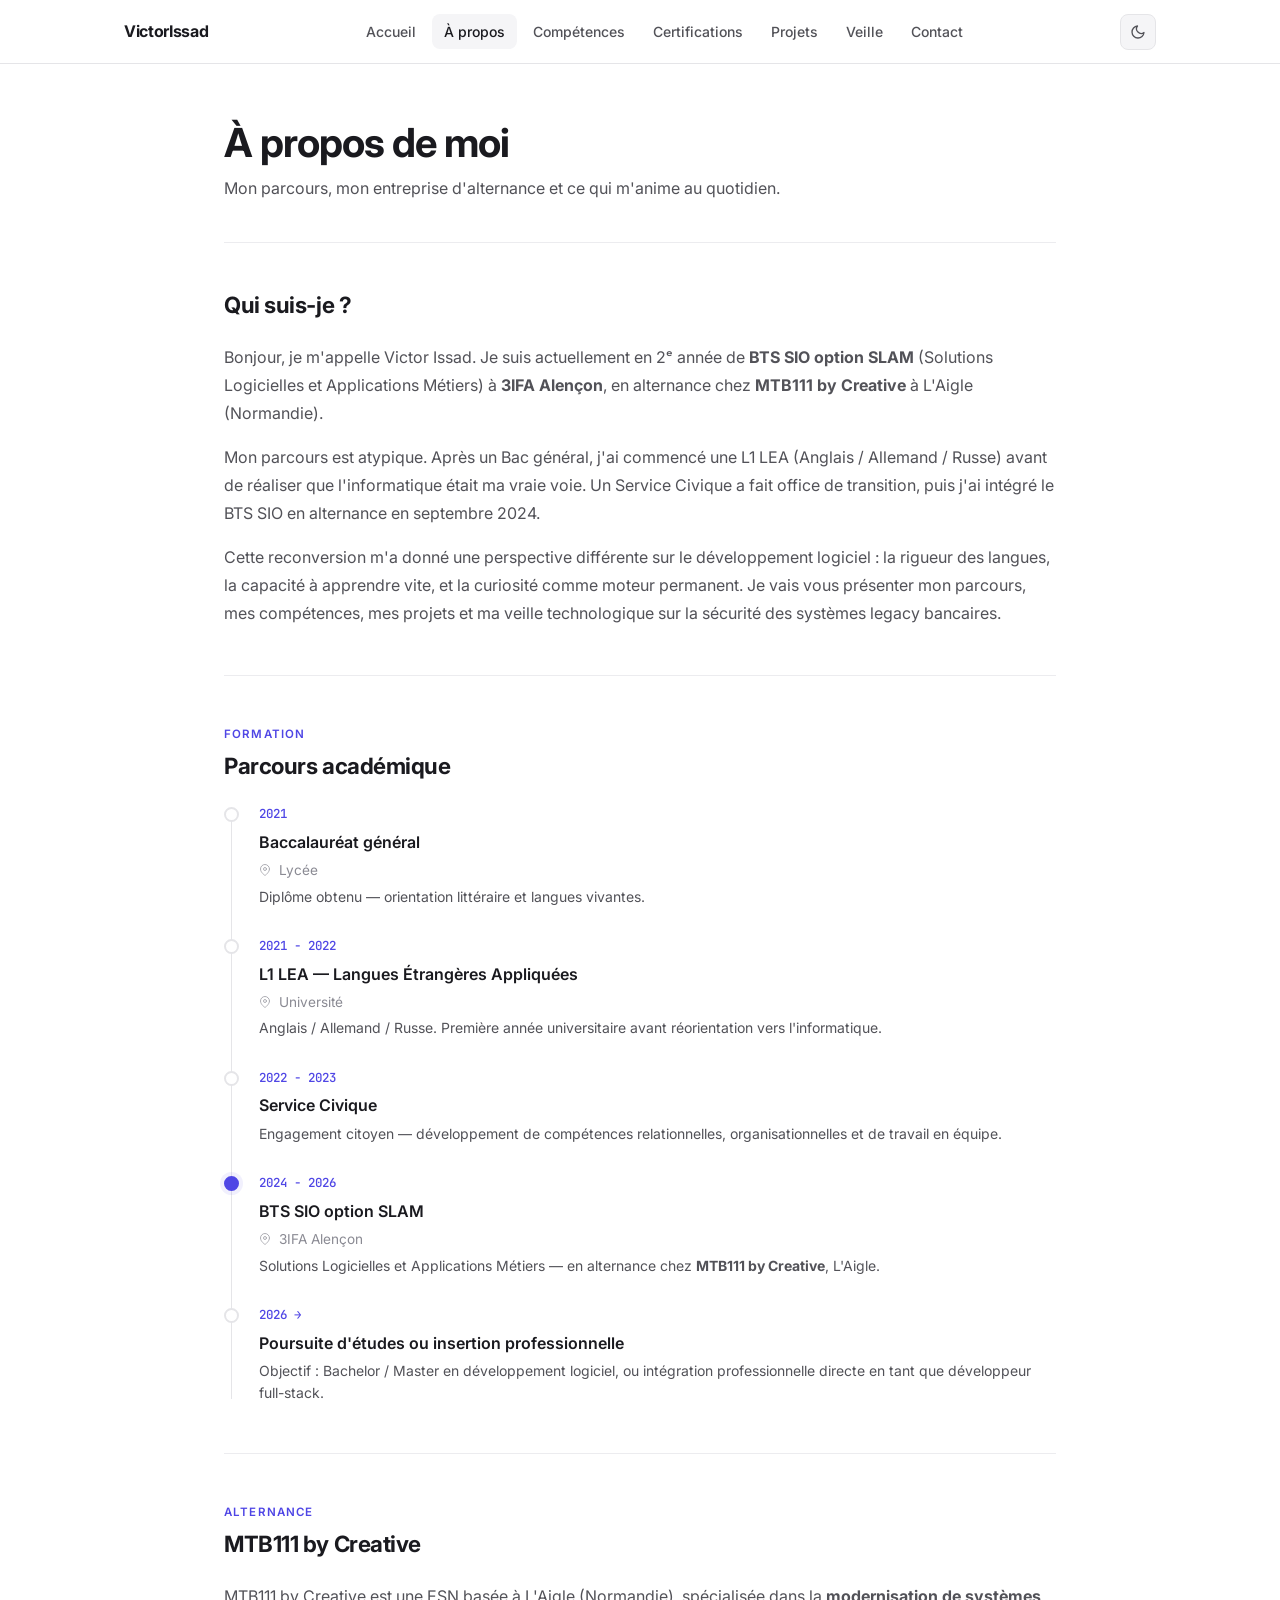
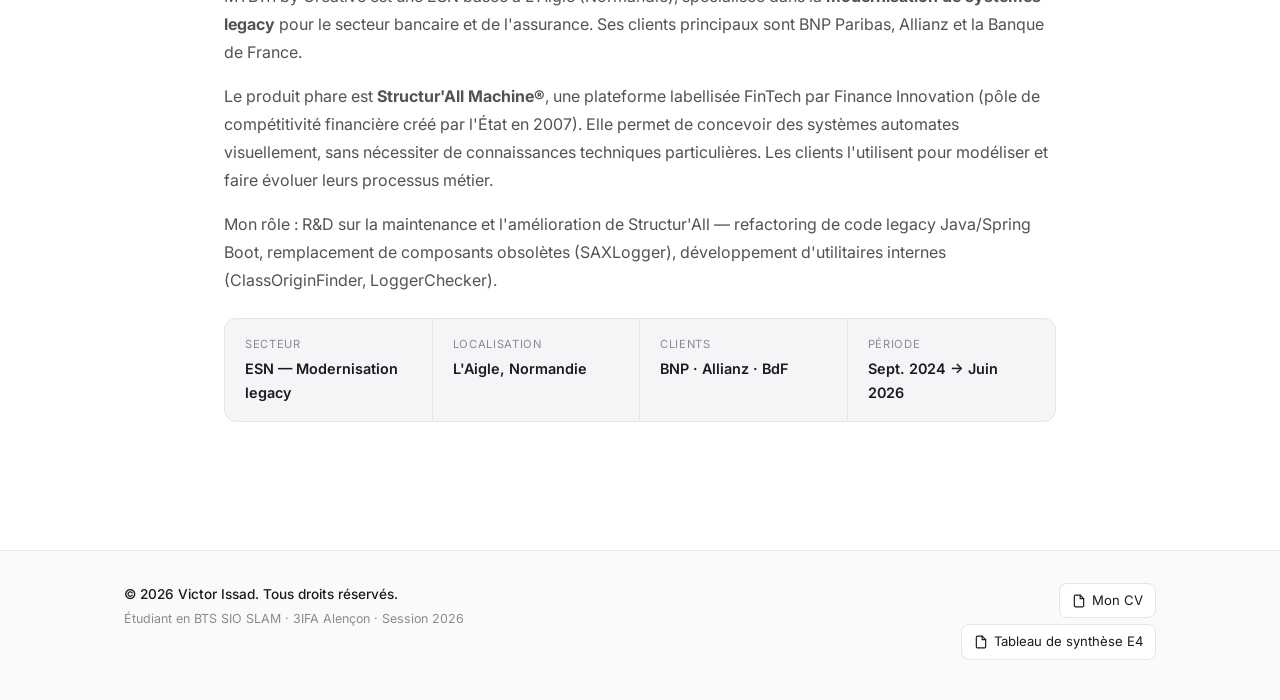
==== pages/about.html @ f76627b8 "Add files via upload" ====
<!DOCTYPE html>
<html lang="fr">
<head>
  <meta charset="UTF-8">
  <meta name="viewport" content="width=device-width, initial-scale=1.0">
  <title>À propos — Victor Issad</title>
  <meta name="description" content="Parcours académique et professionnel de Victor Issad — BAC général, L1 LEA, Service Civique, BTS SIO SLAM en alternance chez MTB111 by Creative.">
  <link rel="preconnect" href="https://fonts.googleapis.com">
  <link rel="preconnect" href="https://fonts.gstatic.com" crossorigin>
  <link href="https://fonts.googleapis.com/css2?family=Inter:wght@300;400;500;600;700&family=JetBrains+Mono:wght@400;500&display=swap" rel="stylesheet">
  <link rel="stylesheet" href="../assets/css/styles.css">
</head>
<body>
  <a href="#main" class="skip-link">Aller au contenu</a>

  <nav class="nav">
    <div class="nav__inner">
      <a href="../index.html" class="nav__logo">VictorIssad</a>
      <div class="nav__links" id="nav-links">
        <a href="../index.html" class="nav__link">Accueil</a>
        <a href="about.html" class="nav__link nav__link--active">À propos</a>
        <a href="competences.html" class="nav__link">Compétences</a>
        <a href="certifications.html" class="nav__link">Certifications</a>
        <a href="projets.html" class="nav__link">Projets</a>
        <a href="veille.html" class="nav__link">Veille</a>
        <a href="contact.html" class="nav__link">Contact</a>
      </div>
      <div class="nav__actions">
        <button class="nav__theme-btn js-theme-toggle" aria-label="Changer le thème">
          <svg class="theme-icon-light" viewBox="0 0 24 24" fill="none" stroke="currentColor" stroke-width="2" stroke-linecap="round" stroke-linejoin="round"><path d="M21 12.79A9 9 0 1 1 11.21 3 7 7 0 0 0 21 12.79z"/></svg>
          <svg class="theme-icon-dark" viewBox="0 0 24 24" fill="none" stroke="currentColor" stroke-width="2" stroke-linecap="round" stroke-linejoin="round"><circle cx="12" cy="12" r="4"/><path d="M12 2v2M12 20v2M4.93 4.93l1.41 1.41M17.66 17.66l1.41 1.41M2 12h2M20 12h2M4.93 19.07l1.41-1.41M17.66 6.34l1.41-1.41"/></svg>
        </button>
        <button class="nav__burger js-burger" aria-label="Menu" aria-expanded="false"><span></span><span></span><span></span></button>
      </div>
    </div>
  </nav>

  <main id="main">
    <div class="container">

      <div class="page-header">
        <h1>À propos de moi</h1>
        <p>Mon parcours, mon entreprise d'alternance et ce qui m'anime au quotidien.</p>
      </div>

      <!-- QUI SUIS-JE -->
      <section class="section fade-in">
        <h2 class="section__title">Qui suis-je ?</h2>
        <p>
          Bonjour, je m'appelle Victor Issad. Je suis actuellement en 2ᵉ année de
          <strong>BTS SIO option SLAM</strong> (Solutions Logicielles et Applications Métiers)
          à <strong>3IFA Alençon</strong>, en alternance chez <strong>MTB111 by Creative</strong>
          à L'Aigle (Normandie).
        </p>
        <p class="mt-md">
          Mon parcours est atypique. Après un Bac général, j'ai commencé une L1 LEA
          (Anglais / Allemand / Russe) avant de réaliser que l'informatique était ma vraie voie.
          Un Service Civique a fait office de transition, puis j'ai intégré le BTS SIO en alternance
          en septembre 2024.
        </p>
        <p class="mt-md">
          Cette reconversion m'a donné une perspective différente sur le développement logiciel :
          la rigueur des langues, la capacité à apprendre vite, et la curiosité comme moteur permanent.
          Je vais vous présenter mon parcours, mes compétences, mes projets et ma veille technologique
          sur la sécurité des systèmes legacy bancaires.
        </p>
      </section>

      <!-- PARCOURS -->
      <section class="section fade-in">
        <p class="section__label">Formation</p>
        <h2 class="section__title">Parcours académique</h2>

        <div class="timeline mt-lg">
          <div class="timeline__item">
            <div class="timeline__dot"></div>
            <div class="timeline__body">
              <div class="timeline__date">2021</div>
              <div class="timeline__title">Baccalauréat général</div>
              <div class="timeline__location">
                <svg viewBox="0 0 24 24" fill="none" stroke="currentColor" stroke-width="2" stroke-linecap="round" stroke-linejoin="round"><path d="M21 10c0 7-9 13-9 13s-9-6-9-13a9 9 0 0 1 18 0z"/><circle cx="12" cy="10" r="3"/></svg>
                Lycée
              </div>
              <div class="timeline__desc">Diplôme obtenu — orientation littéraire et langues vivantes.</div>
            </div>
          </div>

          <div class="timeline__item">
            <div class="timeline__dot"></div>
            <div class="timeline__body">
              <div class="timeline__date">2021 - 2022</div>
              <div class="timeline__title">L1 LEA — Langues Étrangères Appliquées</div>
              <div class="timeline__location">
                <svg viewBox="0 0 24 24" fill="none" stroke="currentColor" stroke-width="2" stroke-linecap="round" stroke-linejoin="round"><path d="M21 10c0 7-9 13-9 13s-9-6-9-13a9 9 0 0 1 18 0z"/><circle cx="12" cy="10" r="3"/></svg>
                Université
              </div>
              <div class="timeline__desc">Anglais / Allemand / Russe. Première année universitaire avant réorientation vers l'informatique.</div>
            </div>
          </div>

          <div class="timeline__item">
            <div class="timeline__dot"></div>
            <div class="timeline__body">
              <div class="timeline__date">2022 - 2023</div>
              <div class="timeline__title">Service Civique</div>
              <div class="timeline__desc">Engagement citoyen — développement de compétences relationnelles, organisationnelles et de travail en équipe.</div>
            </div>
          </div>

          <div class="timeline__item">
            <div class="timeline__dot--current timeline__dot"></div>
            <div class="timeline__body">
              <div class="timeline__date">2024 - 2026</div>
              <div class="timeline__title">BTS SIO option SLAM</div>
              <div class="timeline__location">
                <svg viewBox="0 0 24 24" fill="none" stroke="currentColor" stroke-width="2" stroke-linecap="round" stroke-linejoin="round"><path d="M21 10c0 7-9 13-9 13s-9-6-9-13a9 9 0 0 1 18 0z"/><circle cx="12" cy="10" r="3"/></svg>
                3IFA Alençon
              </div>
              <div class="timeline__desc">Solutions Logicielles et Applications Métiers — en alternance chez <strong>MTB111 by Creative</strong>, L'Aigle.</div>
            </div>
          </div>

          <div class="timeline__item">
            <div class="timeline__dot"></div>
            <div class="timeline__body">
              <div class="timeline__date">2026 →</div>
              <div class="timeline__title">Poursuite d'études ou insertion professionnelle</div>
              <div class="timeline__desc">Objectif : Bachelor / Master en développement logiciel, ou intégration professionnelle directe en tant que développeur full-stack.</div>
            </div>
          </div>
        </div>
      </section>

      <!-- ENTREPRISE -->
      <section class="section fade-in">
        <p class="section__label">Alternance</p>
        <h2 class="section__title">MTB111 by Creative</h2>
        <p>
          MTB111 by Creative est une ESN basée à L'Aigle (Normandie), spécialisée dans la
          <strong>modernisation de systèmes legacy</strong> pour le secteur bancaire et de l'assurance.
          Ses clients principaux sont BNP Paribas, Allianz et la Banque de France.
        </p>
        <p class="mt-md">
          Le produit phare est <strong>Structur'All Machine®</strong>, une plateforme labellisée FinTech
          par Finance Innovation (pôle de compétitivité financière créé par l'État en 2007). Elle permet
          de concevoir des systèmes automates visuellement, sans nécessiter de connaissances techniques
          particulières. Les clients l'utilisent pour modéliser et faire évoluer leurs processus métier.
        </p>
        <p class="mt-md">
          Mon rôle : R&amp;D sur la maintenance et l'amélioration de Structur'All — refactoring de code legacy
          Java/Spring Boot, remplacement de composants obsolètes (SAXLogger), développement d'utilitaires
          internes (ClassOriginFinder, LoggerChecker).
        </p>

        <div class="fact-strip mt-lg">
          <div class="fact-strip__item">
            <div class="fact-strip__label">Secteur</div>
            <div class="fact-strip__value">ESN — Modernisation legacy</div>
          </div>
          <div class="fact-strip__item">
            <div class="fact-strip__label">Localisation</div>
            <div class="fact-strip__value">L'Aigle, Normandie</div>
          </div>
          <div class="fact-strip__item">
            <div class="fact-strip__label">Clients</div>
            <div class="fact-strip__value">BNP · Allianz · BdF</div>
          </div>
          <div class="fact-strip__item">
            <div class="fact-strip__label">Période</div>
            <div class="fact-strip__value">Sept. 2024 → Juin 2026</div>
          </div>
        </div>
      </section>

    </div>
  </main>

  <footer class="footer">
    <div class="footer__inner">
      <div class="footer__brand">
        <span class="footer__copy">© <span class="js-year"></span> Victor Issad. Tous droits réservés.</span>
        <span class="footer__sub">Étudiant en BTS SIO SLAM · 3IFA Alençon · Session 2026</span>
      </div>
      <div class="footer__downloads">
        <a href="../ressources/CV_Victor_ISSAD.pdf" class="footer__download" target="_blank" rel="noopener">
          <svg viewBox="0 0 24 24" fill="none" stroke="currentColor" stroke-width="2" stroke-linecap="round" stroke-linejoin="round"><path d="M14 2H6a2 2 0 0 0-2 2v16a2 2 0 0 0 2 2h12a2 2 0 0 0 2-2V8z"/><polyline points="14 2 14 8 20 8"/></svg>
          Mon CV
        </a>
        <a href="../ressources/Tableau_Synthese_E4.pdf" class="footer__download" target="_blank" rel="noopener">
          <svg viewBox="0 0 24 24" fill="none" stroke="currentColor" stroke-width="2" stroke-linecap="round" stroke-linejoin="round"><path d="M14 2H6a2 2 0 0 0-2 2v16a2 2 0 0 0 2 2h12a2 2 0 0 0 2-2V8z"/><polyline points="14 2 14 8 20 8"/></svg>
          Tableau de synthèse E4
        </a>
      </div>
    </div>
  </footer>
  <script src="../assets/js/main.js"></script>
</body>
</html>
---- assets/css/styles.css ----
/* ============================================================
   VICTOR ISSAD — Portfolio BTS SIO SLAM v2
   Inspired by camillemarsac.fr - sober editorial, light/dark
   ============================================================ */

/* ---- TOKENS ---- */
:root {
  /* Light (default - like Camille) */
  --bg: #ffffff;
  --bg-alt: #fafafa;
  --bg-card: #ffffff;
  --bg-soft: #f5f5f7;
  --border: #e5e5e8;
  --border-soft: #ececef;

  --text: #1a1a1f;
  --text-secondary: #525258;
  --text-muted: #8a8a93;

  --accent: #4f46e5;
  --accent-hover: #3730a3;
  --accent-light: rgba(79, 70, 229, 0.08);
  --accent-tint: rgba(79, 70, 229, 0.04);

  --danger: #dc2626;
  --warning: #d97706;
  --success: #16a34a;

  --radius-sm: 4px;
  --radius: 8px;
  --radius-lg: 12px;

  --shadow-sm: 0 1px 2px rgba(0,0,0,0.04);
  --shadow: 0 2px 8px rgba(0,0,0,0.06);
  --shadow-lg: 0 8px 24px rgba(0,0,0,0.08);

  --nav-h: 64px;
  --container: 880px;
  --container-wide: 1080px;

  --font: 'Inter', -apple-system, BlinkMacSystemFont, sans-serif;
  --font-mono: 'JetBrains Mono', monospace;

  --t: 180ms ease;
}

[data-theme="dark"] {
  --bg: #0f0f12;
  --bg-alt: #15151a;
  --bg-card: #16161c;
  --bg-soft: #1a1a22;
  --border: #25252e;
  --border-soft: #1f1f27;

  --text: #f0f0f5;
  --text-secondary: #a8a8b8;
  --text-muted: #65656f;

  --accent: #818cf8;
  --accent-hover: #a5b4fc;
  --accent-light: rgba(129, 140, 248, 0.12);
  --accent-tint: rgba(129, 140, 248, 0.05);

  --shadow-sm: 0 1px 2px rgba(0,0,0,0.3);
  --shadow: 0 2px 8px rgba(0,0,0,0.4);
  --shadow-lg: 0 8px 24px rgba(0,0,0,0.5);
}

/* ---- RESET ---- */
*, *::before, *::after { box-sizing: border-box; margin: 0; padding: 0; }
html { scroll-behavior: smooth; scroll-padding-top: calc(var(--nav-h) + 24px); font-size: 16px; }
body {
  font-family: var(--font);
  background: var(--bg);
  color: var(--text);
  line-height: 1.65;
  -webkit-font-smoothing: antialiased;
  transition: background var(--t), color var(--t);
}
a { color: var(--accent); text-decoration: none; transition: color var(--t); }
a:hover { color: var(--accent-hover); }
ul, ol { list-style: none; }
img { max-width: 100%; display: block; }
button { font-family: inherit; cursor: pointer; border: none; background: none; }
::selection { background: var(--accent); color: white; }

h1 { font-size: clamp(1.875rem, 4vw, 2.5rem); font-weight: 700; letter-spacing: -0.025em; line-height: 1.15; }
h2 { font-size: clamp(1.4rem, 3vw, 1.75rem); font-weight: 650; letter-spacing: -0.02em; line-height: 1.25; }
h3 { font-size: 1.1rem; font-weight: 600; letter-spacing: -0.01em; line-height: 1.35; }
h4 { font-size: 0.875rem; font-weight: 600; text-transform: uppercase; letter-spacing: 0.06em; color: var(--text-muted); }
p { color: var(--text-secondary); line-height: 1.75; }
code {
  font-family: var(--font-mono);
  font-size: 0.85em;
  background: var(--bg-soft);
  border: 1px solid var(--border);
  border-radius: var(--radius-sm);
  padding: 1px 6px;
  color: var(--accent);
}

.container { max-width: var(--container); margin: 0 auto; padding: 0 24px; }
.container--wide { max-width: var(--container-wide); margin: 0 auto; padding: 0 24px; }

/* ---- NAV ---- */
.nav {
  position: fixed;
  top: 0; left: 0; right: 0;
  height: var(--nav-h);
  background: color-mix(in srgb, var(--bg) 92%, transparent);
  backdrop-filter: blur(8px);
  -webkit-backdrop-filter: blur(8px);
  border-bottom: 1px solid var(--border);
  z-index: 100;
  transition: background var(--t), border-color var(--t);
}
.nav__inner {
  max-width: var(--container-wide);
  margin: 0 auto;
  padding: 0 24px;
  height: 100%;
  display: flex;
  align-items: center;
  justify-content: space-between;
  gap: 24px;
}
.nav__logo {
  font-weight: 700;
  font-size: 1rem;
  color: var(--text) !important;
  letter-spacing: -0.02em;
  flex-shrink: 0;
}
.nav__logo:hover { color: var(--accent) !important; }
.nav__links { display: flex; align-items: center; gap: 4px; }
.nav__link {
  font-size: 0.875rem;
  font-weight: 500;
  color: var(--text-secondary) !important;
  padding: 6px 12px;
  border-radius: var(--radius);
  transition: color var(--t), background var(--t);
}
.nav__link:hover, .nav__link--active {
  color: var(--text) !important;
  background: var(--bg-soft);
}
.nav__actions { display: flex; align-items: center; gap: 8px; flex-shrink: 0; }
.nav__theme-btn, .nav__burger {
  width: 36px; height: 36px;
  border-radius: var(--radius);
  background: var(--bg-soft);
  border: 1px solid var(--border);
  display: flex; align-items: center; justify-content: center;
  color: var(--text-secondary);
  transition: all var(--t);
}
.nav__theme-btn:hover, .nav__burger:hover { color: var(--text); border-color: var(--accent); }
.nav__theme-btn svg { width: 16px; height: 16px; fill: none; stroke: currentColor; stroke-width: 2; stroke-linecap: round; stroke-linejoin: round; }
.theme-icon-dark { display: none; }
[data-theme="dark"] .theme-icon-light { display: none; }
[data-theme="dark"] .theme-icon-dark { display: block; }
.nav__burger { display: none; flex-direction: column; gap: 5px; }
.nav__burger span {
  display: block; width: 18px; height: 1.5px;
  background: var(--text-secondary); border-radius: 99px;
  transition: all var(--t);
}
@media (max-width: 800px) {
  .nav__links {
    display: none;
    position: absolute;
    top: var(--nav-h);
    left: 0; right: 0;
    background: var(--bg);
    border-bottom: 1px solid var(--border);
    flex-direction: column;
    padding: 12px 24px 16px;
    align-items: flex-start;
    gap: 2px;
  }
  .nav__links.open { display: flex; }
  .nav__link { width: 100%; }
  .nav__burger { display: flex; }
}

/* ---- MAIN ---- */
main { padding-top: var(--nav-h); min-height: 100vh; }

/* ---- HERO (accueil camille-style) ---- */
.hero {
  text-align: center;
  padding: 80px 0 60px;
}
.hero__photo {
  width: 160px; height: 160px;
  border-radius: 50%;
  object-fit: cover;
  margin: 0 auto 24px;
  border: 3px solid var(--bg-card);
  box-shadow: var(--shadow-lg);
  background: var(--bg-soft);
  display: flex; align-items: center; justify-content: center;
  font-size: 4rem;
}
.hero__name {
  font-size: clamp(2rem, 5vw, 3rem);
  font-weight: 750;
  letter-spacing: -0.03em;
  margin-bottom: 8px;
}
.hero__tagline {
  font-size: 1.1rem;
  font-weight: 500;
  color: var(--text-secondary);
  margin-bottom: 16px;
}
.hero__bio {
  max-width: 560px;
  margin: 0 auto 32px;
  color: var(--text-secondary);
  font-size: 1rem;
}
.hero__cta { display: flex; justify-content: center; gap: 12px; flex-wrap: wrap; margin-bottom: 24px; }
.hero__socials { display: flex; justify-content: center; gap: 16px; }
.hero__socials a {
  width: 40px; height: 40px;
  border-radius: 50%;
  background: var(--bg-soft);
  border: 1px solid var(--border);
  display: inline-flex; align-items: center; justify-content: center;
  color: var(--text-secondary) !important;
  transition: all var(--t);
}
.hero__socials a:hover { color: var(--accent) !important; border-color: var(--accent); transform: translateY(-2px); }
.hero__socials svg { width: 18px; height: 18px; fill: currentColor; }

/* ---- PAGE HEADER (other pages) ---- */
.page-header {
  padding: 56px 0 40px;
  border-bottom: 1px solid var(--border-soft);
}
.page-header h1 { margin-bottom: 8px; }
.page-header p {
  font-size: 1rem;
  color: var(--text-secondary);
  max-width: 620px;
}

/* ---- SECTIONS ---- */
.section { padding: 48px 0; }
.section + .section { border-top: 1px solid var(--border-soft); }
.section__label {
  font-size: 0.72rem;
  font-weight: 600;
  text-transform: uppercase;
  letter-spacing: 0.1em;
  color: var(--accent);
  margin-bottom: 8px;
}
.section__title {
  font-size: 1.4rem;
  font-weight: 700;
  margin-bottom: 24px;
  color: var(--text);
}
.section__title--lg { font-size: 1.75rem; }

/* ---- BUTTONS ---- */
.btn {
  display: inline-flex;
  align-items: center;
  gap: 8px;
  padding: 10px 20px;
  border-radius: var(--radius);
  font-size: 0.9rem;
  font-weight: 500;
  transition: all var(--t);
  cursor: pointer;
  border: 1px solid transparent;
  text-decoration: none !important;
}
.btn--primary { background: var(--accent); color: white !important; border-color: var(--accent); }
.btn--primary:hover { background: var(--accent-hover); border-color: var(--accent-hover); }
.btn--secondary { background: var(--bg-card); color: var(--text) !important; border-color: var(--border); }
.btn--secondary:hover { border-color: var(--accent); color: var(--accent) !important; }
.btn--small { padding: 6px 14px; font-size: 0.8rem; }
.btn--ghost { background: transparent; color: var(--text-secondary) !important; border-color: var(--border); }
.btn--ghost:hover { background: var(--bg-soft); color: var(--text) !important; }

/* ---- TAGS ---- */
.tag {
  display: inline-flex;
  align-items: center;
  font-size: 0.75rem;
  font-weight: 500;
  padding: 3px 10px;
  border-radius: 99px;
  background: var(--bg-soft);
  border: 1px solid var(--border);
  color: var(--text-secondary);
  white-space: nowrap;
}
.tag--accent { background: var(--accent-light); border-color: transparent; color: var(--accent); }
.tag--danger { background: rgba(220,38,38,.1); border-color: transparent; color: var(--danger); }
.tag--warning { background: rgba(217,119,6,.1); border-color: transparent; color: var(--warning); }
.tag--success { background: rgba(22,163,74,.1); border-color: transparent; color: var(--success); }

/* ---- CARDS ---- */
.card {
  background: var(--bg-card);
  border: 1px solid var(--border);
  border-radius: var(--radius-lg);
  padding: 24px;
  transition: border-color var(--t), box-shadow var(--t);
}
.card:hover { border-color: var(--accent); box-shadow: var(--shadow); }

/* ---- TIMELINE (parcours académique) ---- */
.timeline { position: relative; }
.timeline::before {
  content: '';
  position: absolute;
  left: 7px; top: 6px; bottom: 6px;
  width: 1px;
  background: var(--border);
}
.timeline__item { display: flex; gap: 20px; padding-bottom: 28px; position: relative; }
.timeline__item:last-child { padding-bottom: 0; }
.timeline__dot {
  width: 15px; height: 15px;
  border-radius: 50%;
  background: var(--bg);
  border: 2px solid var(--border);
  flex-shrink: 0;
  margin-top: 3px;
  position: relative; z-index: 1;
  transition: border-color var(--t);
}
.timeline__item:hover .timeline__dot { border-color: var(--accent); }
.timeline__dot--current { background: var(--accent); border-color: var(--accent); box-shadow: 0 0 0 4px var(--accent-light); }
.timeline__body { flex: 1; }
.timeline__date {
  font-family: var(--font-mono);
  font-size: 0.78rem;
  color: var(--accent);
  font-weight: 500;
  margin-bottom: 4px;
}
.timeline__title { font-size: 1rem; font-weight: 600; color: var(--text); margin-bottom: 4px; }
.timeline__location { font-size: 0.85rem; color: var(--text-muted); margin-bottom: 4px; }
.timeline__location svg { width: 12px; height: 12px; vertical-align: -1px; margin-right: 4px; opacity: 0.7; }
.timeline__desc { font-size: 0.875rem; color: var(--text-secondary); line-height: 1.6; }
.timeline__source { font-size: 0.78rem; color: var(--text-muted); margin-top: 6px; font-style: italic; }

/* ---- SKILL SECTION (page compétences) ---- */
.skill-group + .skill-group { margin-top: 36px; }
.skill-group h3 {
  font-size: 1.15rem;
  margin-bottom: 16px;
  padding-bottom: 8px;
  border-bottom: 1px solid var(--border);
}
.skill-grid {
  display: grid;
  grid-template-columns: repeat(auto-fill, minmax(260px, 1fr));
  gap: 12px;
}
.skill-card {
  padding: 16px;
  background: var(--bg-card);
  border: 1px solid var(--border);
  border-radius: var(--radius);
  transition: border-color var(--t);
}
.skill-card:hover { border-color: var(--accent); }
.skill-card__name {
  font-size: 0.95rem;
  font-weight: 600;
  color: var(--text);
  margin-bottom: 4px;
  display: flex; align-items: center; gap: 8px;
}
.skill-card__flag { font-size: 1.1rem; }
.skill-card__desc { font-size: 0.82rem; color: var(--text-secondary); line-height: 1.55; margin-bottom: 10px; }
.skill-card__projects { display: flex; gap: 6px; flex-wrap: wrap; }
.skill-card__projects a { font-size: 0.72rem; padding: 2px 8px; border-radius: 99px; background: var(--accent-light); color: var(--accent); text-decoration: none; }

/* ---- PROJECT GRID (page projets - haut) ---- */
.projects-grid {
  display: grid;
  grid-template-columns: repeat(auto-fit, minmax(280px, 1fr));
  gap: 24px;
  margin-top: 24px;
}
.project-tile {
  background: var(--bg-card);
  border: 1px solid var(--border);
  border-radius: var(--radius-lg);
  overflow: hidden;
  display: flex; flex-direction: column;
  transition: transform var(--t), border-color var(--t), box-shadow var(--t);
}
.project-tile:hover {
  transform: translateY(-4px);
  border-color: var(--accent);
  box-shadow: var(--shadow);
}
.project-tile__img {
  width: 100%;
  aspect-ratio: 16/9;
  object-fit: cover;
  background: var(--bg-soft);
  border-bottom: 1px solid var(--border);
}
.project-tile__img--placeholder {
  display: flex; align-items: center; justify-content: center;
  color: var(--text-muted); font-size: 2.5rem;
}
.project-tile__body { padding: 18px; flex: 1; display: flex; flex-direction: column; }
.project-tile__category {
  font-size: 0.72rem;
  text-transform: uppercase;
  letter-spacing: 0.06em;
  color: var(--text-muted);
  margin-bottom: 8px;
}
.project-tile__title { font-size: 1.05rem; font-weight: 650; color: var(--text); margin-bottom: 8px; }
.project-tile__desc { font-size: 0.85rem; color: var(--text-secondary); line-height: 1.55; flex: 1; margin-bottom: 14px; }
.project-tile__cta {
  font-size: 0.82rem;
  font-weight: 500;
  color: var(--accent);
  display: inline-flex; align-items: center; gap: 4px;
  text-decoration: none;
}
.project-tile__cta:hover { gap: 8px; }

/* ---- PROJECT DETAIL (fiche projet en bas de page) ---- */
.project-detail {
  padding: 48px 0;
  border-top: 1px solid var(--border);
  scroll-margin-top: calc(var(--nav-h) + 24px);
}
.project-detail__back {
  display: inline-flex;
  align-items: center;
  gap: 6px;
  font-size: 0.85rem;
  color: var(--text-secondary);
  margin-bottom: 16px;
  text-decoration: none;
}
.project-detail__back:hover { color: var(--accent); }
.project-detail__title {
  font-size: clamp(1.6rem, 3.5vw, 2.1rem);
  font-weight: 700;
  letter-spacing: -0.02em;
  margin-bottom: 8px;
}
.project-detail__subtitle {
  font-size: 0.9rem;
  color: var(--text-muted);
  margin-bottom: 24px;
}
.project-detail__intro {
  font-size: 1rem;
  color: var(--text-secondary);
  margin-bottom: 32px;
  line-height: 1.75;
}
.project-detail__hero-img {
  width: 100%;
  border-radius: var(--radius-lg);
  border: 1px solid var(--border);
  margin: 24px 0;
  background: var(--bg-soft);
  aspect-ratio: 16/9;
  object-fit: cover;
}

/* fact strip (encadrés synthétiques en haut de fiche projet) */
.fact-strip {
  display: grid;
  grid-template-columns: repeat(auto-fit, minmax(160px, 1fr));
  gap: 0;
  background: var(--bg-soft);
  border: 1px solid var(--border);
  border-radius: var(--radius-lg);
  overflow: hidden;
  margin: 24px 0 32px;
}
.fact-strip__item { padding: 16px 20px; border-right: 1px solid var(--border); }
.fact-strip__item:last-child { border-right: none; }
.fact-strip__label {
  font-size: 0.7rem;
  text-transform: uppercase;
  letter-spacing: 0.06em;
  color: var(--text-muted);
  margin-bottom: 4px;
}
.fact-strip__value { font-size: 0.9rem; font-weight: 600; color: var(--text); }
@media (max-width: 600px) {
  .fact-strip__item { border-right: none; border-bottom: 1px solid var(--border); }
  .fact-strip__item:last-child { border-bottom: none; }
}

/* sub-projects (luigi/mario/toad/peach) */
.subproj-grid {
  display: grid;
  grid-template-columns: repeat(auto-fit, minmax(220px, 1fr));
  gap: 16px;
  margin: 24px 0;
}
.subproj-card {
  padding: 20px;
  background: var(--bg-card);
  border: 1px solid var(--border);
  border-radius: var(--radius);
  transition: border-color var(--t);
}
.subproj-card:hover { border-color: var(--accent); }
.subproj-card__label {
  font-size: 0.7rem;
  text-transform: uppercase;
  letter-spacing: 0.06em;
  color: var(--accent);
  margin-bottom: 8px;
}
.subproj-card__title { font-size: 1rem; font-weight: 650; color: var(--text); margin-bottom: 4px; }
.subproj-card__role { font-size: 0.78rem; color: var(--text-muted); margin-bottom: 8px; }
.subproj-card__desc { font-size: 0.85rem; color: var(--text-secondary); line-height: 1.55; }

/* project section header */
.project-section {
  margin-top: 36px;
}
.project-section__tag {
  display: inline-block;
  font-size: 0.7rem;
  text-transform: uppercase;
  letter-spacing: 0.06em;
  color: var(--accent);
  background: var(--accent-light);
  padding: 3px 10px;
  border-radius: 99px;
  margin-bottom: 8px;
}
.project-section__title { font-size: 1.3rem; font-weight: 650; margin-bottom: 16px; }

/* stack table */
.stack-table {
  width: 100%;
  border-collapse: collapse;
  font-size: 0.875rem;
  margin: 16px 0;
}
.stack-table tr { border-bottom: 1px solid var(--border-soft); }
.stack-table tr:last-child { border-bottom: none; }
.stack-table td {
  padding: 10px 0;
  vertical-align: top;
}
.stack-table td:first-child {
  color: var(--text-muted);
  width: 40%;
  padding-right: 16px;
  font-weight: 500;
}
.stack-table td:last-child { color: var(--text); }

/* lists in projects */
.proj-list { display: flex; flex-direction: column; gap: 8px; margin-top: 12px; }
.proj-list li {
  font-size: 0.875rem;
  color: var(--text-secondary);
  padding-left: 18px;
  position: relative;
  line-height: 1.65;
}
.proj-list li::before {
  content: '';
  position: absolute;
  left: 0; top: 10px;
  width: 6px; height: 6px;
  border-radius: 50%;
  background: var(--accent);
}
.proj-list li strong { color: var(--text); }

/* user journey (chips horizontaux) */
.journey {
  display: flex;
  align-items: center;
  flex-wrap: wrap;
  gap: 8px;
  margin: 16px 0;
}
.journey__step {
  background: var(--bg-soft);
  border: 1px solid var(--border);
  padding: 6px 14px;
  border-radius: 99px;
  font-size: 0.82rem;
  color: var(--text);
}
.journey__sep { color: var(--text-muted); font-size: 0.9rem; }

/* ---- E4 LINK BLOCK (le truc important pour le BTS) ---- */
.e4-block {
  margin-top: 36px;
  background: var(--bg-soft);
  border: 1px solid var(--border);
  border-radius: var(--radius-lg);
  padding: 24px;
}
.e4-block__title {
  font-size: 0.72rem;
  text-transform: uppercase;
  letter-spacing: 0.08em;
  color: var(--accent);
  margin-bottom: 16px;
  font-weight: 600;
}
.e4-row {
  display: grid;
  grid-template-columns: 60px 1fr 2fr;
  gap: 16px;
  padding: 14px 0;
  border-bottom: 1px solid var(--border);
  align-items: start;
}
.e4-row:last-child { border-bottom: none; }
.e4-row__code {
  font-family: var(--font-mono);
  font-size: 0.78rem;
  font-weight: 700;
  color: var(--accent);
  background: var(--accent-light);
  padding: 4px 8px;
  border-radius: var(--radius-sm);
  text-align: center;
  height: fit-content;
}
.e4-row__skill {
  font-size: 0.85rem;
  font-weight: 600;
  color: var(--text);
  line-height: 1.4;
}
.e4-row__sub {
  font-size: 0.78rem;
  color: var(--text-muted);
  margin-top: 2px;
  font-weight: 400;
}
.e4-row__just {
  font-size: 0.85rem;
  color: var(--text-secondary);
  line-height: 1.55;
}
@media (max-width: 700px) {
  .e4-row { grid-template-columns: 1fr; gap: 6px; }
  .e4-row__code { width: fit-content; }
}

/* ---- VEILLE-SPECIFIC ---- */
.stat-grid {
  display: grid;
  grid-template-columns: repeat(auto-fit, minmax(160px, 1fr));
  gap: 12px;
  margin: 24px 0;
}
.stat-card {
  background: var(--bg-card);
  border: 1px solid var(--border);
  border-radius: var(--radius);
  padding: 20px;
  text-align: center;
  transition: border-color var(--t);
}
.stat-card:hover { border-color: var(--accent); }
.stat-card__num {
  font-family: var(--font-mono);
  font-size: 1.6rem;
  font-weight: 700;
  color: var(--accent);
  margin-bottom: 6px;
}
.stat-card__lbl { font-size: 0.78rem; color: var(--text-secondary); line-height: 1.4; }
.stat-card__src { font-size: 0.7rem; color: var(--text-muted); margin-top: 4px; font-style: italic; }

.vuln-grid { display: grid; grid-template-columns: repeat(auto-fit, minmax(220px, 1fr)); gap: 12px; margin-top: 16px; }
.vuln-card {
  background: var(--bg-card);
  border: 1px solid var(--border);
  border-radius: var(--radius);
  padding: 16px;
  transition: border-color var(--t);
}
.vuln-card:hover { border-color: var(--accent); }
.vuln-card--accent { border-color: var(--accent); background: var(--accent-tint); }
.vuln-card__tag {
  font-family: var(--font-mono);
  font-size: 0.7rem;
  font-weight: 600;
  color: var(--accent);
  text-transform: uppercase;
  letter-spacing: 0.06em;
  margin-bottom: 8px;
}
.vuln-card__title { font-size: 0.9rem; font-weight: 600; color: var(--text); margin-bottom: 6px; }
.vuln-card__text { font-size: 0.8rem; color: var(--text-secondary); line-height: 1.6; }

.incident { padding: 16px 20px; background: var(--bg-card); border: 1px solid var(--border); border-left: 3px solid var(--danger); border-radius: 0 var(--radius) var(--radius) 0; }
.incident + .incident { margin-top: 12px; }
.incident__header { display: flex; align-items: center; gap: 10px; flex-wrap: wrap; margin-bottom: 8px; }
.incident__name { font-weight: 700; color: var(--text); }
.incident__body { font-size: 0.85rem; color: var(--text-secondary); line-height: 1.65; }
.incident__cause {
  margin-top: 10px;
  padding: 10px 12px;
  background: rgba(220,38,38,.05);
  border-radius: var(--radius-sm);
  font-size: 0.78rem;
  color: var(--text-muted);
}
.incident__cause strong { color: var(--danger); }

.sources-grid { display: grid; grid-template-columns: repeat(auto-fit, minmax(260px, 1fr)); gap: 8px; }
.source-item {
  display: flex; align-items: flex-start; gap: 10px;
  padding: 12px;
  background: var(--bg-card);
  border: 1px solid var(--border);
  border-radius: var(--radius);
  transition: border-color var(--t);
}
.source-item:hover { border-color: var(--accent); }
.source-item__type {
  font-family: var(--font-mono);
  font-size: 0.67rem;
  font-weight: 600;
  color: var(--accent);
  background: var(--accent-light);
  padding: 2px 7px;
  border-radius: 99px;
  white-space: nowrap;
  flex-shrink: 0;
  margin-top: 1px;
}
.source-item__name { font-size: 0.85rem; font-weight: 600; color: var(--text); }
.source-item__url { font-size: 0.74rem; color: var(--accent); font-family: var(--font-mono); word-break: break-all; }

.strategy-grid { display: grid; grid-template-columns: repeat(auto-fit, minmax(220px, 1fr)); gap: 12px; margin-top: 16px; }
.strategy-card { padding: 20px; background: var(--bg-card); border: 1px solid var(--border); border-radius: var(--radius-lg); transition: transform var(--t); }
.strategy-card:hover { transform: translateY(-2px); }
.strategy-card--featured { border-color: var(--accent); background: var(--accent-tint); }
.strategy-card__badge { font-size: 0.7rem; font-weight: 600; color: var(--accent); text-transform: uppercase; letter-spacing: 0.06em; margin-bottom: 8px; }
.strategy-card__title { font-size: 0.95rem; font-weight: 700; color: var(--text); margin-bottom: 6px; }
.strategy-card__text { font-size: 0.82rem; color: var(--text-secondary); line-height: 1.6; }

/* ---- TABLES ---- */
.table-wrap { overflow-x: auto; margin: 16px 0; }
table { width: 100%; border-collapse: collapse; font-size: 0.875rem; }
table th {
  text-align: left;
  font-size: 0.72rem;
  font-weight: 600;
  text-transform: uppercase;
  letter-spacing: 0.06em;
  color: var(--text-muted);
  padding: 10px 12px;
  border-bottom: 1px solid var(--border);
}
table td {
  padding: 12px;
  color: var(--text-secondary);
  border-bottom: 1px solid var(--border-soft);
  vertical-align: top;
  line-height: 1.55;
}
table td:first-child { color: var(--text); font-weight: 500; }
table tr:last-child td { border-bottom: none; }

/* ---- FORM ---- */
.form-group { margin-bottom: 16px; }
.form-label { display: block; font-size: 0.82rem; font-weight: 500; color: var(--text-secondary); margin-bottom: 6px; }
.form-input, .form-textarea {
  width: 100%;
  padding: 10px 14px;
  border: 1px solid var(--border);
  border-radius: var(--radius);
  background: var(--bg-card);
  color: var(--text);
  font-family: var(--font);
  font-size: 0.9rem;
  transition: border-color var(--t), box-shadow var(--t);
  outline: none;
}
.form-input:focus, .form-textarea:focus {
  border-color: var(--accent);
  box-shadow: 0 0 0 3px var(--accent-light);
}
.form-textarea { min-height: 140px; resize: vertical; }

/* ---- FOOTER ---- */
.footer {
  border-top: 1px solid var(--border);
  padding: 32px 0 40px;
  margin-top: 48px;
  background: var(--bg-alt);
}
.footer__inner {
  max-width: var(--container-wide);
  margin: 0 auto;
  padding: 0 24px;
  display: flex;
  align-items: flex-start;
  justify-content: space-between;
  gap: 24px;
  flex-wrap: wrap;
}
.footer__brand { display: flex; flex-direction: column; gap: 4px; }
.footer__copy { font-size: 0.85rem; color: var(--text); font-weight: 500; }
.footer__sub { font-size: 0.78rem; color: var(--text-muted); }
.footer__downloads { display: flex; flex-direction: column; gap: 6px; align-items: flex-end; }
.footer__download {
  display: inline-flex;
  align-items: center;
  gap: 6px;
  font-size: 0.82rem;
  color: var(--text) !important;
  padding: 6px 12px;
  border: 1px solid var(--border);
  border-radius: var(--radius);
  background: var(--bg-card);
  transition: all var(--t);
}
.footer__download:hover { border-color: var(--accent); color: var(--accent) !important; }
.footer__download svg { width: 14px; height: 14px; }
@media (max-width: 600px) {
  .footer__inner { flex-direction: column; }
  .footer__downloads { align-items: flex-start; }
}

/* ---- CERTIFICATIONS ---- */
.cert-list {
  display: flex;
  flex-direction: column;
  gap: 16px;
  margin-top: 24px;
}
.cert-card {
  display: grid;
  grid-template-columns: 120px 1fr;
  gap: 24px;
  padding: 24px;
  background: var(--bg-card);
  border: 1px solid var(--border);
  border-radius: var(--radius-lg);
  transition: border-color var(--t), box-shadow var(--t);
  align-items: start;
}
.cert-card:hover {
  border-color: var(--accent);
  box-shadow: var(--shadow);
}
.cert-card__logo {
  width: 120px;
  height: 120px;
  display: flex;
  align-items: center;
  justify-content: center;
  background: var(--bg-soft);
  border-radius: var(--radius);
  padding: 16px;
  flex-shrink: 0;
}
.cert-card__logo img {
  max-width: 100%;
  max-height: 100%;
  object-fit: contain;
}
.cert-card__body { min-width: 0; }
.cert-card__org {
  font-size: 0.72rem;
  text-transform: uppercase;
  letter-spacing: 0.06em;
  color: var(--text-muted);
  margin-bottom: 8px;
  font-weight: 500;
}
.cert-card__title {
  font-size: 1.1rem;
  font-weight: 650;
  color: var(--text);
  margin-bottom: 12px;
}
.cert-card__desc {
  font-size: 0.875rem;
  color: var(--text-secondary);
  line-height: 1.65;
  margin-bottom: 14px;
}
.cert-card__meta {
  display: flex;
  flex-wrap: wrap;
  gap: 16px;
  padding-top: 14px;
  border-top: 1px solid var(--border-soft);
}
.cert-meta__item {
  font-size: 0.82rem;
  color: var(--text-secondary);
}
.cert-meta__item strong {
  color: var(--text);
  font-weight: 600;
}
@media (max-width: 600px) {
  .cert-card {
    grid-template-columns: 1fr;
    gap: 16px;
  }
  .cert-card__logo {
    width: 80px;
    height: 80px;
    padding: 12px;
  }
}

/* ---- TECH LOGOS & FLAGS ---- */
.tech-logo {
  width: 32px;
  height: 32px;
  object-fit: contain;
  flex-shrink: 0;
  display: block;
}
.tech-logo--sm { width: 24px; height: 24px; }
.tech-logo--xs { width: 18px; height: 18px; }

/* In dark mode, logos that are pure black get inverted slightly so they don't disappear */
[data-theme="dark"] .tech-logo--invert-on-dark {
  filter: invert(1) brightness(0.95);
}

/* Skill card with logo */
.skill-card__head {
  display: flex;
  align-items: center;
  gap: 12px;
  margin-bottom: 6px;
}
.skill-card__head .tech-logo {
  width: 28px;
  height: 28px;
}
.skill-card__head .skill-card__name {
  margin-bottom: 0;
  flex: 1;
}

/* Tech badges row (used in project fiches) */
.tech-badges {
  display: flex;
  flex-wrap: wrap;
  gap: 10px;
  margin: 12px 0 4px;
}
.tech-badge {
  display: inline-flex;
  align-items: center;
  gap: 8px;
  padding: 6px 12px 6px 8px;
  background: var(--bg-card);
  border: 1px solid var(--border);
  border-radius: 99px;
  font-size: 0.82rem;
  color: var(--text);
  font-weight: 500;
  transition: border-color var(--t), transform var(--t);
}
.tech-badge:hover {
  border-color: var(--accent);
  transform: translateY(-1px);
}
.tech-badge img {
  width: 18px;
  height: 18px;
  object-fit: contain;
}

/* Country flag */
.flag {
  display: inline-block;
  width: 24px;
  height: 16px;
  border-radius: 2px;
  border: 1px solid rgba(0,0,0,0.06);
  vertical-align: middle;
  flex-shrink: 0;
  background-size: cover;
}
[data-theme="dark"] .flag {
  border-color: rgba(255,255,255,0.08);
}

/* ---- IMAGES & GALLERIES ---- */
.proj-img {
  width: 100%;
  border: 1px solid var(--border);
  border-radius: var(--radius);
  margin: 16px 0 4px;
  cursor: zoom-in;
  transition: transform var(--t), border-color var(--t), box-shadow var(--t);
  background: var(--bg-soft);
  display: block;
}
.proj-img:hover {
  border-color: var(--accent);
  transform: translateY(-2px);
  box-shadow: var(--shadow);
}
.proj-img--diagram {
  max-width: 720px;
  margin-left: auto;
  margin-right: auto;
}
.proj-img__caption {
  font-size: 0.78rem;
  color: var(--text-muted);
  text-align: center;
  font-style: italic;
  margin: 0 0 16px;
  line-height: 1.5;
}

/* Gallery for Android mockups (portrait) */
.gallery-mobile {
  display: grid;
  grid-template-columns: repeat(auto-fit, minmax(180px, 1fr));
  gap: 16px;
  margin: 20px 0 8px;
}
.gallery-mobile .proj-img {
  margin: 0;
  aspect-ratio: 9/16;
  object-fit: cover;
}

/* Gallery for web screenshots (landscape) */
.gallery-web {
  display: grid;
  grid-template-columns: 1fr;
  gap: 14px;
  margin: 20px 0 8px;
}
@media (min-width: 720px) {
  .gallery-web {
    grid-template-columns: repeat(2, 1fr);
  }
  .gallery-web .gallery-web__full {
    grid-column: 1 / -1;
  }
}
.gallery-web .proj-img {
  margin: 0;
}

/* ---- LIGHTBOX ---- */
.lightbox {
  position: fixed;
  inset: 0;
  background: rgba(0,0,0,0.92);
  display: none;
  align-items: center;
  justify-content: center;
  z-index: 1000;
  padding: 24px;
  cursor: zoom-out;
  animation: lightbox-fade 200ms ease;
}
.lightbox.is-open { display: flex; }
.lightbox__img {
  max-width: 95vw;
  max-height: 92vh;
  object-fit: contain;
  border-radius: var(--radius);
  box-shadow: 0 20px 60px rgba(0,0,0,0.5);
}
.lightbox__caption {
  position: absolute;
  bottom: 24px;
  left: 50%;
  transform: translateX(-50%);
  color: rgba(255,255,255,0.85);
  font-size: 0.85rem;
  background: rgba(0,0,0,0.5);
  padding: 8px 16px;
  border-radius: 99px;
  pointer-events: none;
}
.lightbox__close {
  position: absolute;
  top: 24px;
  right: 24px;
  width: 40px;
  height: 40px;
  border-radius: 50%;
  background: rgba(255,255,255,0.1);
  color: white;
  border: 1px solid rgba(255,255,255,0.2);
  font-size: 1.4rem;
  display: flex;
  align-items: center;
  justify-content: center;
  cursor: pointer;
  transition: background var(--t);
}
.lightbox__close:hover { background: rgba(255,255,255,0.2); }
@keyframes lightbox-fade {
  from { opacity: 0; }
  to { opacity: 1; }
}

/* ---- UTILS ---- */
.divider { border: none; border-top: 1px solid var(--border); margin: 0; }
.text-muted { color: var(--text-muted); font-size: 0.85rem; }
.text-accent { color: var(--accent); }
.mono { font-family: var(--font-mono); }
.mt-sm { margin-top: 8px; }
.mt-md { margin-top: 16px; }
.mt-lg { margin-top: 24px; }
.mt-xl { margin-top: 32px; }
.mb-sm { margin-bottom: 8px; }
.mb-md { margin-bottom: 16px; }
.flex { display: flex; }
.flex-wrap { flex-wrap: wrap; }
.flex-col { flex-direction: column; }
.gap-sm { gap: 6px; }
.gap-md { gap: 12px; }
.gap-lg { gap: 24px; }
.items-center { align-items: center; }
.justify-center { justify-content: center; }
.text-center { text-align: center; }
.grid-2 { display: grid; grid-template-columns: repeat(auto-fit, minmax(280px, 1fr)); gap: 16px; }
.grid-3 { display: grid; grid-template-columns: repeat(auto-fit, minmax(200px, 1fr)); gap: 12px; }

/* skip link */
.skip-link {
  position: fixed; top: -100%; left: 50%; transform: translateX(-50%);
  z-index: 999; padding: 8px 20px; background: var(--accent); color: white;
  border-radius: 0 0 var(--radius) var(--radius); font-size: 0.875rem;
  transition: top 0.2s;
}
.skip-link:focus { top: 0; }

/* fade-in */
.fade-in { opacity: 0; transform: translateY(12px); transition: opacity 0.4s ease, transform 0.4s ease; }
.fade-in.visible { opacity: 1; transform: none; }

/* print */
@media print {
  .nav, .footer, .hero__cta, .hero__socials { display: none; }
  body { background: white; color: black; }
  .section { padding: 16px 0; page-break-inside: avoid; }
}

@media (max-width: 600px) {
  .section { padding: 32px 0; }
  .page-header { padding: 36px 0 24px; }
  .hero { padding: 48px 0 40px; }
  .stat-grid { grid-template-columns: repeat(2, 1fr); }
}
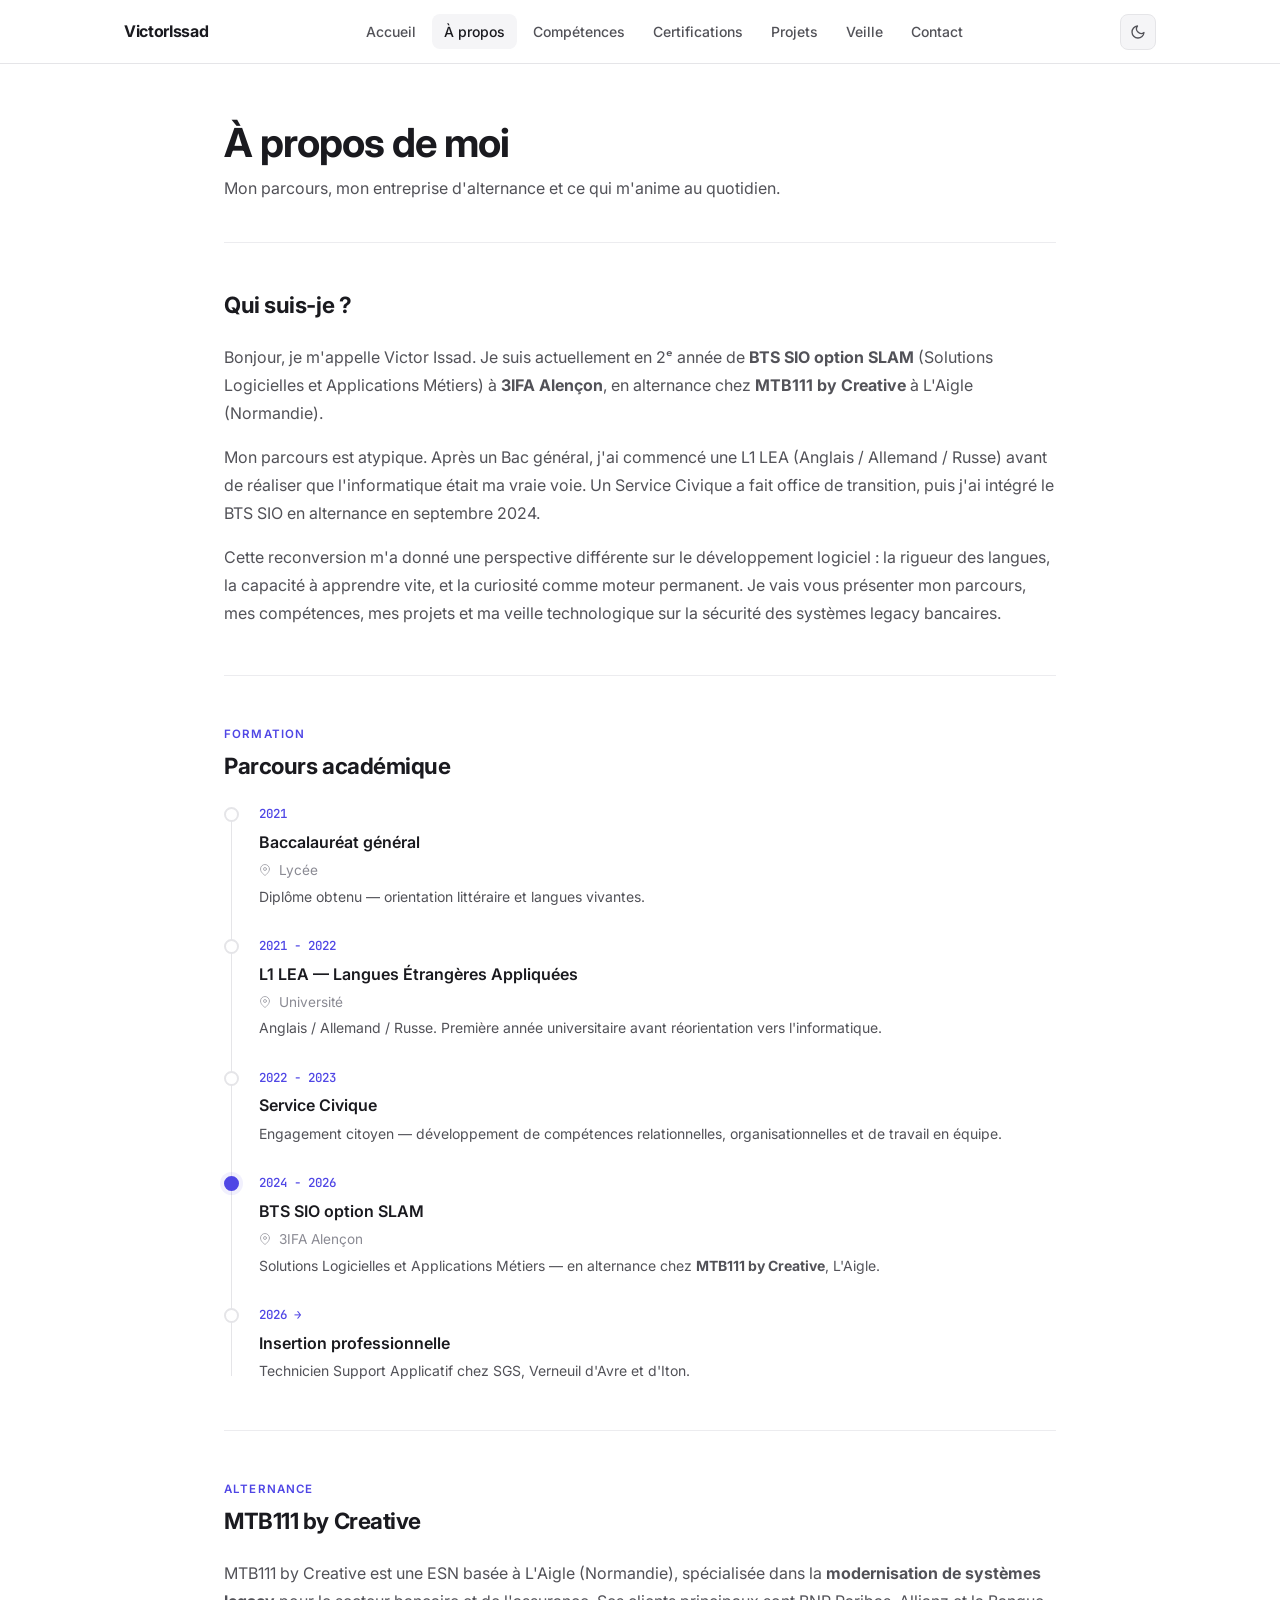
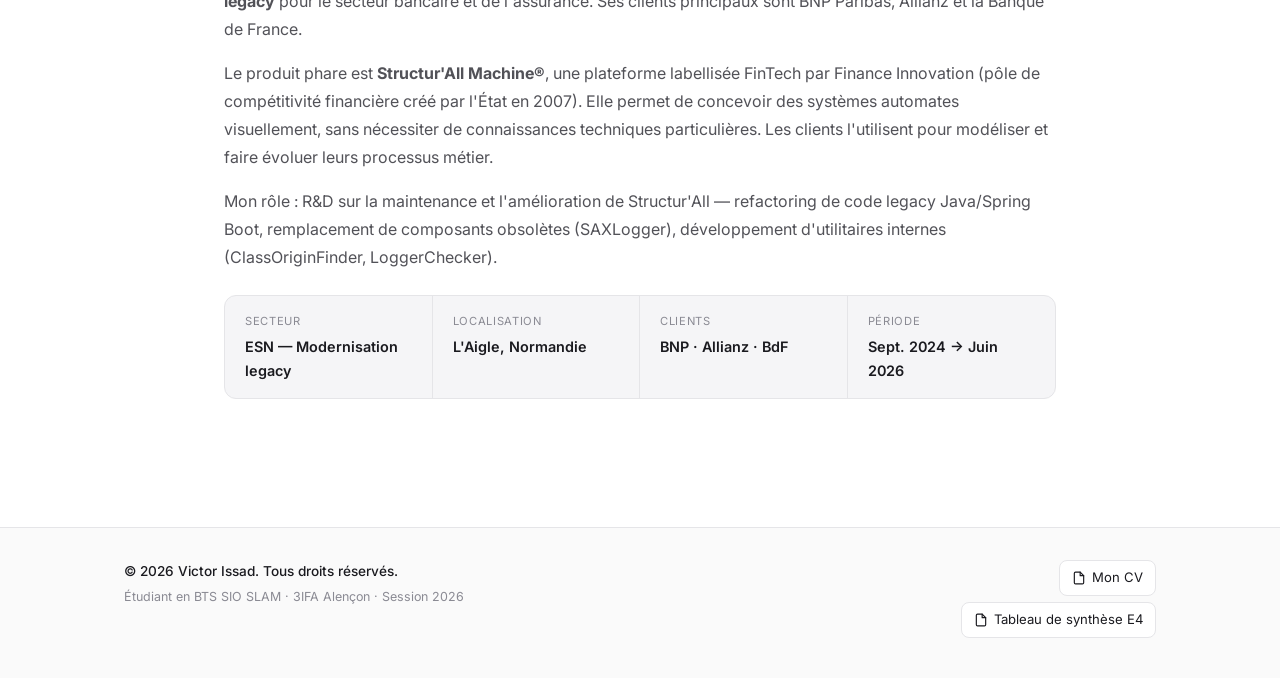
==== commit ce4764cc: "Restructure des pages projets : simplification du contenu et mise à jour des liens E4 Ajout de captu" ====
--- a/pages/about.html
+++ b/pages/about.html
@@ -124,8 +124,8 @@
             <div class="timeline__dot"></div>
             <div class="timeline__body">
               <div class="timeline__date">2026 →</div>
-              <div class="timeline__title">Poursuite d'études ou insertion professionnelle</div>
-              <div class="timeline__desc">Objectif : Bachelor / Master en développement logiciel, ou intégration professionnelle directe en tant que développeur full-stack.</div>
+              <div class="timeline__title">Insertion professionnelle</div>
+              <div class="timeline__desc">Technicien Support Applicatif chez SGS, Verneuil d'Avre et d'Iton.</div>
             </div>
           </div>
         </div>
--- a/assets/css/styles.css
+++ b/assets/css/styles.css
@@ -436,6 +436,25 @@
 }
 .project-tile__cta:hover { gap: 8px; }
 
+/* cover image on project cards */
+.projet-cover {
+  width: 100%;
+  height: 160px;
+  object-fit: cover;
+  border-radius: var(--radius-lg) var(--radius-lg) 0 0;
+  border-bottom: 1px solid var(--border);
+  display: block;
+  overflow: hidden;
+}
+.projet-cover--contain {
+  object-fit: contain;
+  padding: 20px;
+  background: #f5f5f5;
+}
+[data-theme="dark"] .projet-cover--contain {
+  background: #1a1d27;
+}
+
 /* ---- PROJECT DETAIL (fiche projet en bas de page) ---- */
 .project-detail {
   padding: 48px 0;
@@ -658,6 +677,26 @@
   font-size: 0.85rem;
   color: var(--text-secondary);
   line-height: 1.55;
+}
+.e4-row__just-list {
+  list-style: none;
+  margin: 0;
+  padding: 0;
+  font-size: 0.85rem;
+  color: var(--text-secondary);
+  line-height: 1.55;
+}
+.e4-row__just-list li {
+  padding-left: 1.1em;
+  text-indent: -1.1em;
+}
+.e4-row__just-list li + li {
+  margin-top: 4px;
+}
+.e4-row__just-list li::before {
+  content: "· ";
+  color: var(--accent);
+  font-weight: 700;
 }
 @media (max-width: 700px) {
   .e4-row { grid-template-columns: 1fr; gap: 6px; }
